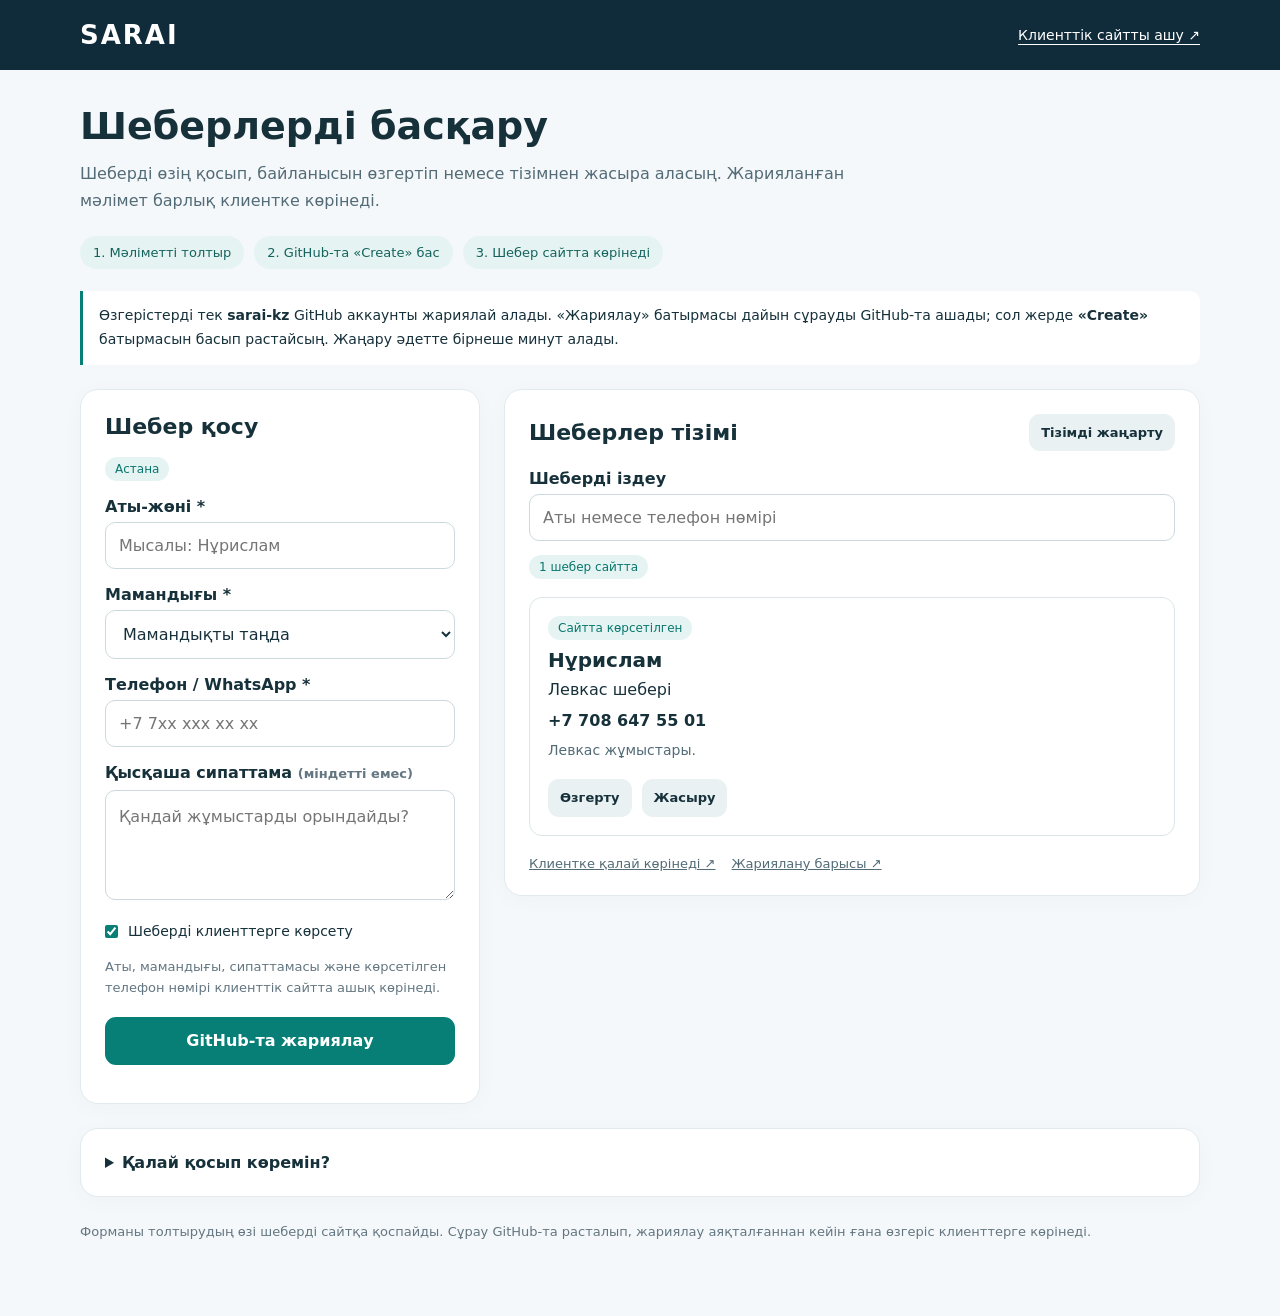
==== admin.html @ 07d5e7e3 "Add owner-managed master directory and admin page Replace the fixed master card with a shared JSON d" ====
<!doctype html>
<html lang="kk">
<head>
<meta charset="utf-8"><meta name="viewport" content="width=device-width,initial-scale=1"><meta name="theme-color" content="#102b39"><meta name="robots" content="noindex,nofollow">
<title>Шеберлерді басқару — SARAI</title>
<style>
:root{font-family:system-ui,-apple-system,Arial,sans-serif;color:#17313b;background:#f5f8fa;--ink:#102b39;--teal:#087f76;--gold:#ffca69}*{box-sizing:border-box}body{margin:0}button,input,select,textarea{font:inherit}a{color:inherit}button,a{-webkit-tap-highlight-color:transparent}[hidden]{display:none!important}:focus-visible{outline:3px solid #d58a12;outline-offset:4px}header{background:var(--ink);color:white;padding:20px max(20px,calc((100vw - 1120px)/2));display:flex;align-items:center;justify-content:space-between;gap:20px}.brand{text-decoration:none;font-size:26px;letter-spacing:2px;font-weight:800}.back{font-size:14px;text-underline-offset:4px}.wrap{max-width:1160px;margin:auto;padding:34px 20px 60px}.intro h1{font-size:clamp(28px,5vw,38px);margin:0 0 12px}.intro p{max-width:780px;line-height:1.7;color:#526b76;margin:0}.steps{display:flex;flex-wrap:wrap;gap:10px;margin:22px 0}.steps span{background:#e5f4f2;color:#14625d;border-radius:30px;padding:9px 13px;font-size:13px}.owner-note{border-left:3px solid var(--teal);padding:13px 16px;border-radius:0 10px 10px 0;background:white;font-size:14px;line-height:1.7;margin:0 0 24px}.layout{display:grid;grid-template-columns:400px 1fr;gap:24px;align-items:start}.card{background:white;border:1px solid #e1eaed;border-radius:18px;padding:24px;box-shadow:0 4px 24px #17313b07}.card h2{font-size:22px;margin:0 0 18px}.muted{color:#637681;font-size:13px;line-height:1.65}.pill{display:inline-block;background:#e5f4f2;color:#08766c;border-radius:30px;padding:5px 10px;font-size:12px}.pill.hidden{background:#edf0f2;color:#637681}label{display:block;font-weight:650;margin:16px 0 6px}input,select,textarea{width:100%;padding:13px;border:1px solid #cbd9de;border-radius:10px;background:white;color:#17313b}textarea{min-height:110px;resize:vertical;line-height:1.6}input[type=checkbox]{width:auto;margin:0 10px 0 0;accent-color:var(--teal)}.check{display:flex;align-items:flex-start;line-height:1.6;font-size:14px;font-weight:500}.check input{margin-top:5px}.actions{display:flex;flex-wrap:wrap;gap:10px;margin-top:18px}.btn{display:inline-block;border:0;border-radius:11px;background:var(--gold);color:#17313b;padding:12px 17px;font-weight:700;text-decoration:none;text-align:center;cursor:pointer;line-height:1.5}.btn.alt{background:#eaf1f3}.btn.primary{background:var(--teal);color:white}.btn.small{font-size:13px;padding:9px 12px}.btn:disabled{opacity:.5;cursor:not-allowed}.form-actions .btn{width:100%}.status{font-size:14px;line-height:1.65;color:var(--teal);margin:14px 0 0;overflow-wrap:anywhere}.error{color:#a52b25}.confirmation{background:#e5f4f2;border-radius:12px;padding:16px;margin-top:18px}.confirmation p{line-height:1.7;margin:0 0 12px}.toolbar{display:flex;align-items:center;justify-content:space-between;gap:10px;flex-wrap:wrap;margin-bottom:18px}.toolbar h2{margin:0}.search{margin-bottom:14px}.search label{margin-top:0}.stats{display:flex;gap:8px;flex-wrap:wrap;margin:10px 0 18px}.list{display:grid;gap:12px}.master-row{border:1px solid #dce6e9;border-radius:13px;padding:18px;min-width:0}.master-row h3{margin:8px 0 5px;font-size:20px;overflow-wrap:anywhere}.master-row p{margin:5px 0;line-height:1.6;overflow-wrap:anywhere}.master-row .desc{white-space:pre-wrap;font-size:14px;color:#526b76}.master-row .phone{font-variant-numeric:tabular-nums;font-weight:650}.empty{text-align:center;padding:28px 10px;line-height:1.7;color:#637681}.list-loading{color:#637681;padding:18px 0}.small-links{display:flex;gap:16px;flex-wrap:wrap;margin-top:20px;font-size:13px;color:#526b76}.help{margin-top:24px}.help summary{font-weight:700;cursor:pointer}.help p{line-height:1.7;font-size:14px;color:#526b76}.note{font-size:13px;color:#637681;line-height:1.7;margin-top:24px}
@media(max-width:820px){.layout{grid-template-columns:1fr}.wrap{padding:26px 16px 50px}.card{padding:20px}header{padding:18px 16px}.steps{gap:6px}.steps span{padding:8px 10px;font-size:12px}}
</style>
</head>
<body>
<header><a class="brand" href="./">SARAI</a><a class="back" href="./#masters">Клиенттік сайтты ашу ↗</a></header>
<main class="wrap">
<div class="intro"><h1>Шеберлерді басқару</h1><p>Шеберді өзің қосып, байланысын өзгертіп немесе тізімнен жасыра аласың. Жарияланған мәлімет барлық клиентке көрінеді.</p></div>
<div class="steps" aria-label="Жариялау қадамдары"><span>1. Мәліметті толтыр</span><span>2. GitHub-та «Create» бас</span><span>3. Шебер сайтта көрінеді</span></div>
<p class="owner-note">Өзгерістерді тек <strong>sarai-kz</strong> GitHub аккаунты жариялай алады. «Жариялау» батырмасы дайын сұрауды GitHub-та ашады; сол жерде <strong>«Create»</strong> батырмасын басып растайсың. Жаңару әдетте бірнеше минут алады.</p>
<div class="layout">
<section class="card" aria-labelledby="editorTitle">
<h2 id="editorTitle">Шебер қосу</h2>
<form id="masterEditor">
<span class="pill">Астана</span>
<label for="editorName">Аты-жөні *</label><input id="editorName" required minlength="2" maxlength="60" autocomplete="name" placeholder="Мысалы: Нұрислам">
<label for="editorTrade">Мамандығы *</label><select id="editorTrade" required><option value="" disabled selected>Мамандықты таңда</option></select>
<label for="editorPhone">Телефон / WhatsApp *</label><input id="editorPhone" type="tel" inputmode="tel" required maxlength="30" autocomplete="tel" placeholder="+7 7xx xxx xx xx">
<label for="editorDescription">Қысқаша сипаттама <span class="muted">(міндетті емес)</span></label><textarea id="editorDescription" maxlength="240" placeholder="Қандай жұмыстарды орындайды?"></textarea>
<label class="check"><input type="checkbox" id="editorActive" checked><span>Шеберді клиенттерге көрсету</span></label>
<p class="muted">Аты, мамандығы, сипаттамасы және көрсетілген телефон нөмірі клиенттік сайтта ашық көрінеді.</p>
<div class="actions form-actions"><button class="btn primary" type="submit" id="publishMaster" disabled>GitHub-та жариялау</button><button class="btn alt" type="button" id="cancelMasterEdit" hidden>Өзгертуден бас тарту</button></div>
<p class="status error" id="editorError" role="alert" hidden></p>
</form>
<div class="confirmation" id="masterConfirmation" hidden><p id="confirmationText">GitHub-та сұрауды «Create» батырмасымен раста. Содан кейін осы бетке орал.</p><a class="btn" id="confirmMasterLink" target="_blank" rel="noopener noreferrer">GitHub-та растауды ашу</a></div>
<p class="status" id="publishStatus" role="status" aria-live="polite"></p>
</section>
<section class="card" aria-labelledby="listTitle">
<div class="toolbar"><h2 id="listTitle">Шеберлер тізімі</h2><button class="btn alt small" id="reloadMasterList" type="button">Тізімді жаңарту</button></div>
<div class="search"><label for="adminMasterSearch">Шеберді іздеу</label><input type="search" id="adminMasterSearch" placeholder="Аты немесе телефон нөмірі" autocomplete="off"></div>
<div class="stats"><span class="pill" id="activeMasterTotal">Жүктелуде…</span><span class="pill hidden" id="hiddenMasterTotal" hidden></span></div>
<p class="list-loading" id="adminLoading">Шеберлер жүктелуде…</p>
<p class="status error" id="adminLoadError" role="alert" hidden>Тізімді жүктеу мүмкін болмады. Интернетті тексеріп, «Тізімді жаңарту» батырмасын бас.</p>
<div class="list" id="adminMasterList" aria-busy="true"></div>
<p class="empty" id="adminEmpty" hidden>Шебер табылмады.</p>
<div class="small-links"><a href="./#masters" target="_blank" rel="noopener noreferrer">Клиентке қалай көрінеді ↗</a><a href="https://github.com/sarai-kz/sarai/actions" target="_blank" rel="noopener noreferrer">Жариялану барысы ↗</a></div>
</section>
</div>
<details class="card help"><summary>Қалай қосып көремін?</summary><p>Формаға WhatsApp-қа келген шебердің атын, мамандығын және телефонын енгіз. «GitHub-та жариялау» батырмасын бас. Ашылған GitHub бетінде sarai-kz аккаунтына кіріп, «Create» батырмасын бас. Осы бетке қайтып келіп, тізімнің жаңарғанын күт немесе «Тізімді жаңарту» батырмасын бас.</p><p>Мәліметін түзету үшін карточкадағы «Өзгерту» батырмасын бас. «Жасыру» шеберді клиенттер тізімінен алып тастайды; кейін «Қайта көрсету» арқылы қайтара аласың.</p></details>
<p class="note">Форманы толтырудың өзі шеберді сайтқа қоспайды. Сұрау GitHub-та расталып, жариялау аяқталғаннан кейін ғана өзгеріс клиенттерге көрінеді.</p>
</main>
<script src="./master-model.js?v=1"></script><script src="./admin.js?v=1"></script>
</body></html>
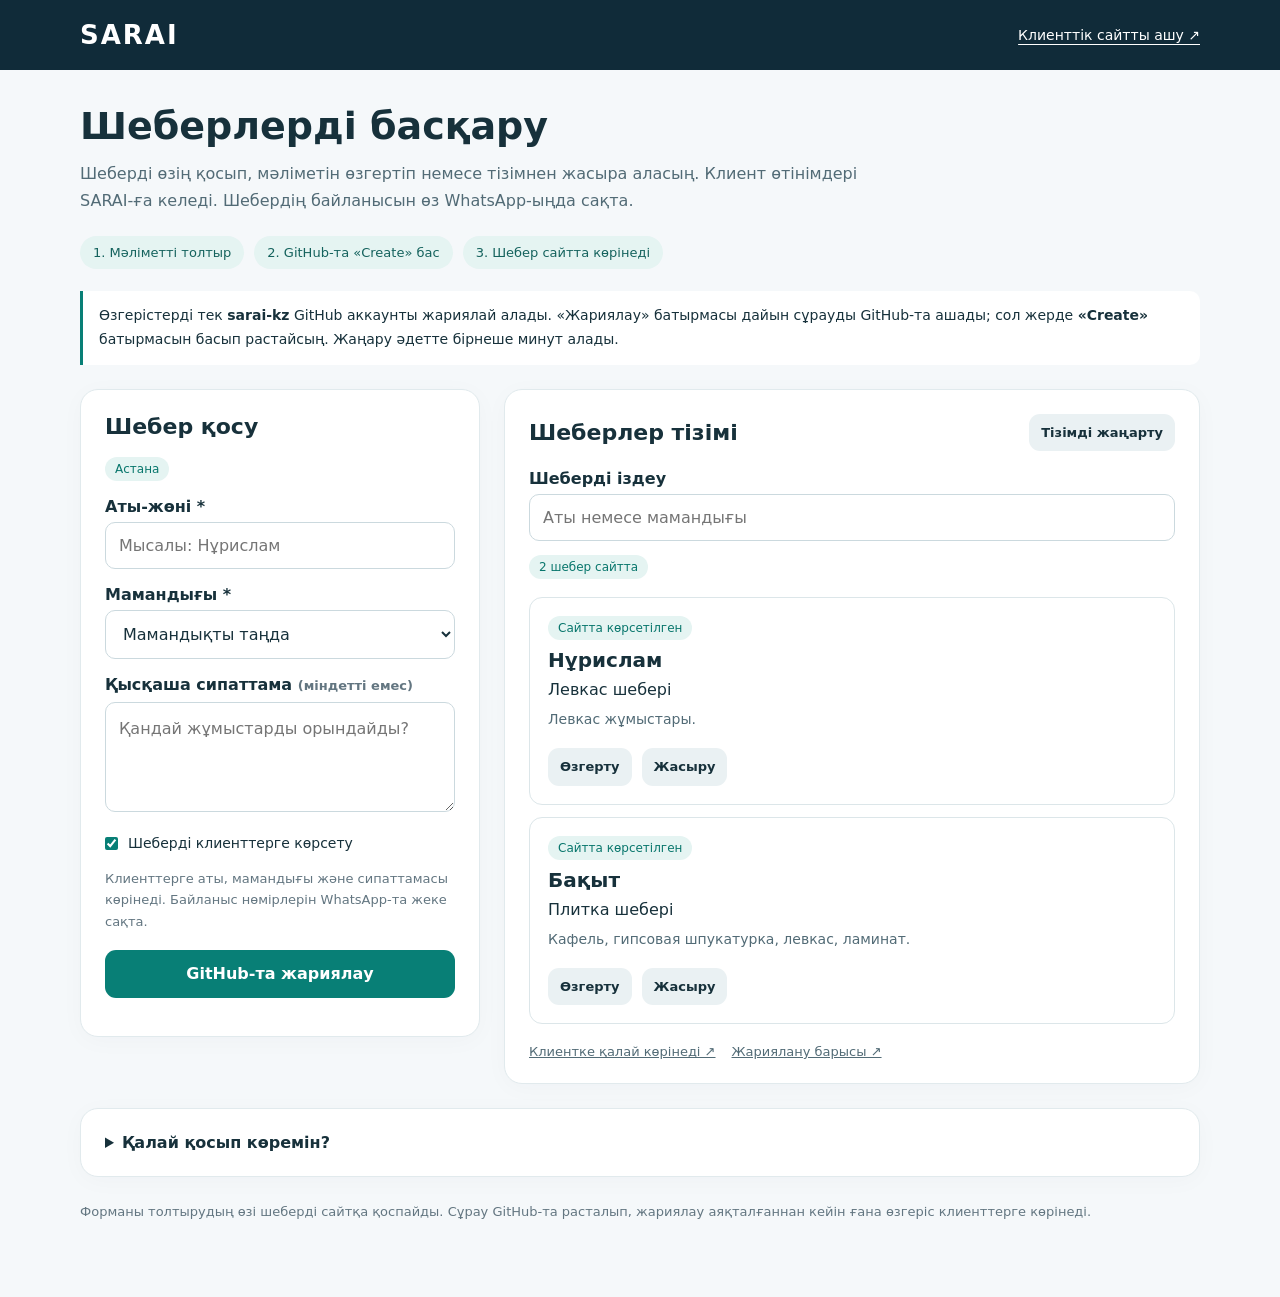
==== commit c52f437e: "Route all customer requests through SARAI Remove direct craftsman phone and WhatsApp links so custom" ====
--- a/admin.html
+++ b/admin.html
@@ -11,7 +11,7 @@
 <body>
 <header><a class="brand" href="./">SARAI</a><a class="back" href="./#masters">Клиенттік сайтты ашу ↗</a></header>
 <main class="wrap">
-<div class="intro"><h1>Шеберлерді басқару</h1><p>Шеберді өзің қосып, байланысын өзгертіп немесе тізімнен жасыра аласың. Жарияланған мәлімет барлық клиентке көрінеді.</p></div>
+<div class="intro"><h1>Шеберлерді басқару</h1><p>Шеберді өзің қосып, мәліметін өзгертіп немесе тізімнен жасыра аласың. Клиент өтінімдері SARAI-ға келеді. Шебердің байланысын өз WhatsApp-ыңда сақта.</p></div>
 <div class="steps" aria-label="Жариялау қадамдары"><span>1. Мәліметті толтыр</span><span>2. GitHub-та «Create» бас</span><span>3. Шебер сайтта көрінеді</span></div>
 <p class="owner-note">Өзгерістерді тек <strong>sarai-kz</strong> GitHub аккаунты жариялай алады. «Жариялау» батырмасы дайын сұрауды GitHub-та ашады; сол жерде <strong>«Create»</strong> батырмасын басып растайсың. Жаңару әдетте бірнеше минут алады.</p>
 <div class="layout">
@@ -21,10 +21,9 @@
 <span class="pill">Астана</span>
 <label for="editorName">Аты-жөні *</label><input id="editorName" required minlength="2" maxlength="60" autocomplete="name" placeholder="Мысалы: Нұрислам">
 <label for="editorTrade">Мамандығы *</label><select id="editorTrade" required><option value="" disabled selected>Мамандықты таңда</option></select>
-<label for="editorPhone">Телефон / WhatsApp *</label><input id="editorPhone" type="tel" inputmode="tel" required maxlength="30" autocomplete="tel" placeholder="+7 7xx xxx xx xx">
 <label for="editorDescription">Қысқаша сипаттама <span class="muted">(міндетті емес)</span></label><textarea id="editorDescription" maxlength="240" placeholder="Қандай жұмыстарды орындайды?"></textarea>
 <label class="check"><input type="checkbox" id="editorActive" checked><span>Шеберді клиенттерге көрсету</span></label>
-<p class="muted">Аты, мамандығы, сипаттамасы және көрсетілген телефон нөмірі клиенттік сайтта ашық көрінеді.</p>
+<p class="muted">Клиенттерге аты, мамандығы және сипаттамасы көрінеді. Байланыс нөмірлерін WhatsApp-та жеке сақта.</p>
 <div class="actions form-actions"><button class="btn primary" type="submit" id="publishMaster" disabled>GitHub-та жариялау</button><button class="btn alt" type="button" id="cancelMasterEdit" hidden>Өзгертуден бас тарту</button></div>
 <p class="status error" id="editorError" role="alert" hidden></p>
 </form>
@@ -33,7 +32,7 @@
 </section>
 <section class="card" aria-labelledby="listTitle">
 <div class="toolbar"><h2 id="listTitle">Шеберлер тізімі</h2><button class="btn alt small" id="reloadMasterList" type="button">Тізімді жаңарту</button></div>
-<div class="search"><label for="adminMasterSearch">Шеберді іздеу</label><input type="search" id="adminMasterSearch" placeholder="Аты немесе телефон нөмірі" autocomplete="off"></div>
+<div class="search"><label for="adminMasterSearch">Шеберді іздеу</label><input type="search" id="adminMasterSearch" placeholder="Аты немесе мамандығы" autocomplete="off"></div>
 <div class="stats"><span class="pill" id="activeMasterTotal">Жүктелуде…</span><span class="pill hidden" id="hiddenMasterTotal" hidden></span></div>
 <p class="list-loading" id="adminLoading">Шеберлер жүктелуде…</p>
 <p class="status error" id="adminLoadError" role="alert" hidden>Тізімді жүктеу мүмкін болмады. Интернетті тексеріп, «Тізімді жаңарту» батырмасын бас.</p>
@@ -42,8 +41,9 @@
 <div class="small-links"><a href="./#masters" target="_blank" rel="noopener noreferrer">Клиентке қалай көрінеді ↗</a><a href="https://github.com/sarai-kz/sarai/actions" target="_blank" rel="noopener noreferrer">Жариялану барысы ↗</a></div>
 </section>
 </div>
-<details class="card help"><summary>Қалай қосып көремін?</summary><p>Формаға WhatsApp-қа келген шебердің атын, мамандығын және телефонын енгіз. «GitHub-та жариялау» батырмасын бас. Ашылған GitHub бетінде sarai-kz аккаунтына кіріп, «Create» батырмасын бас. Осы бетке қайтып келіп, тізімнің жаңарғанын күт немесе «Тізімді жаңарту» батырмасын бас.</p><p>Мәліметін түзету үшін карточкадағы «Өзгерту» батырмасын бас. «Жасыру» шеберді клиенттер тізімінен алып тастайды; кейін «Қайта көрсету» арқылы қайтара аласың.</p></details>
+<details class="card help"><summary>Қалай қосып көремін?</summary><p>Формаға WhatsApp-қа келген шебердің атын, мамандығын және жұмыс сипаттамасын енгіз. Байланыс нөмірін өз WhatsApp-ыңда сақта. «GitHub-та жариялау» батырмасын бас. Ашылған GitHub бетінде sarai-kz аккаунтына кіріп, «Create» батырмасын бас. Осы бетке қайтып келіп, тізімнің жаңарғанын күт немесе «Тізімді жаңарту» батырмасын бас.</p><p>Мәліметін түзету үшін карточкадағы «Өзгерту» батырмасын бас. «Жасыру» шеберді клиенттер тізімінен алып тастайды; кейін «Қайта көрсету» арқылы қайтара аласың.</p></details>
 <p class="note">Форманы толтырудың өзі шеберді сайтқа қоспайды. Сұрау GitHub-та расталып, жариялау аяқталғаннан кейін ғана өзгеріс клиенттерге көрінеді.</p>
 </main>
-<script src="./master-model.js?v=1"></script><script src="./admin.js?v=1"></script>
+<script src="./master-model.js?v=2"></script><script src="./admin.js?v=2"></script>
 </body></html>
+
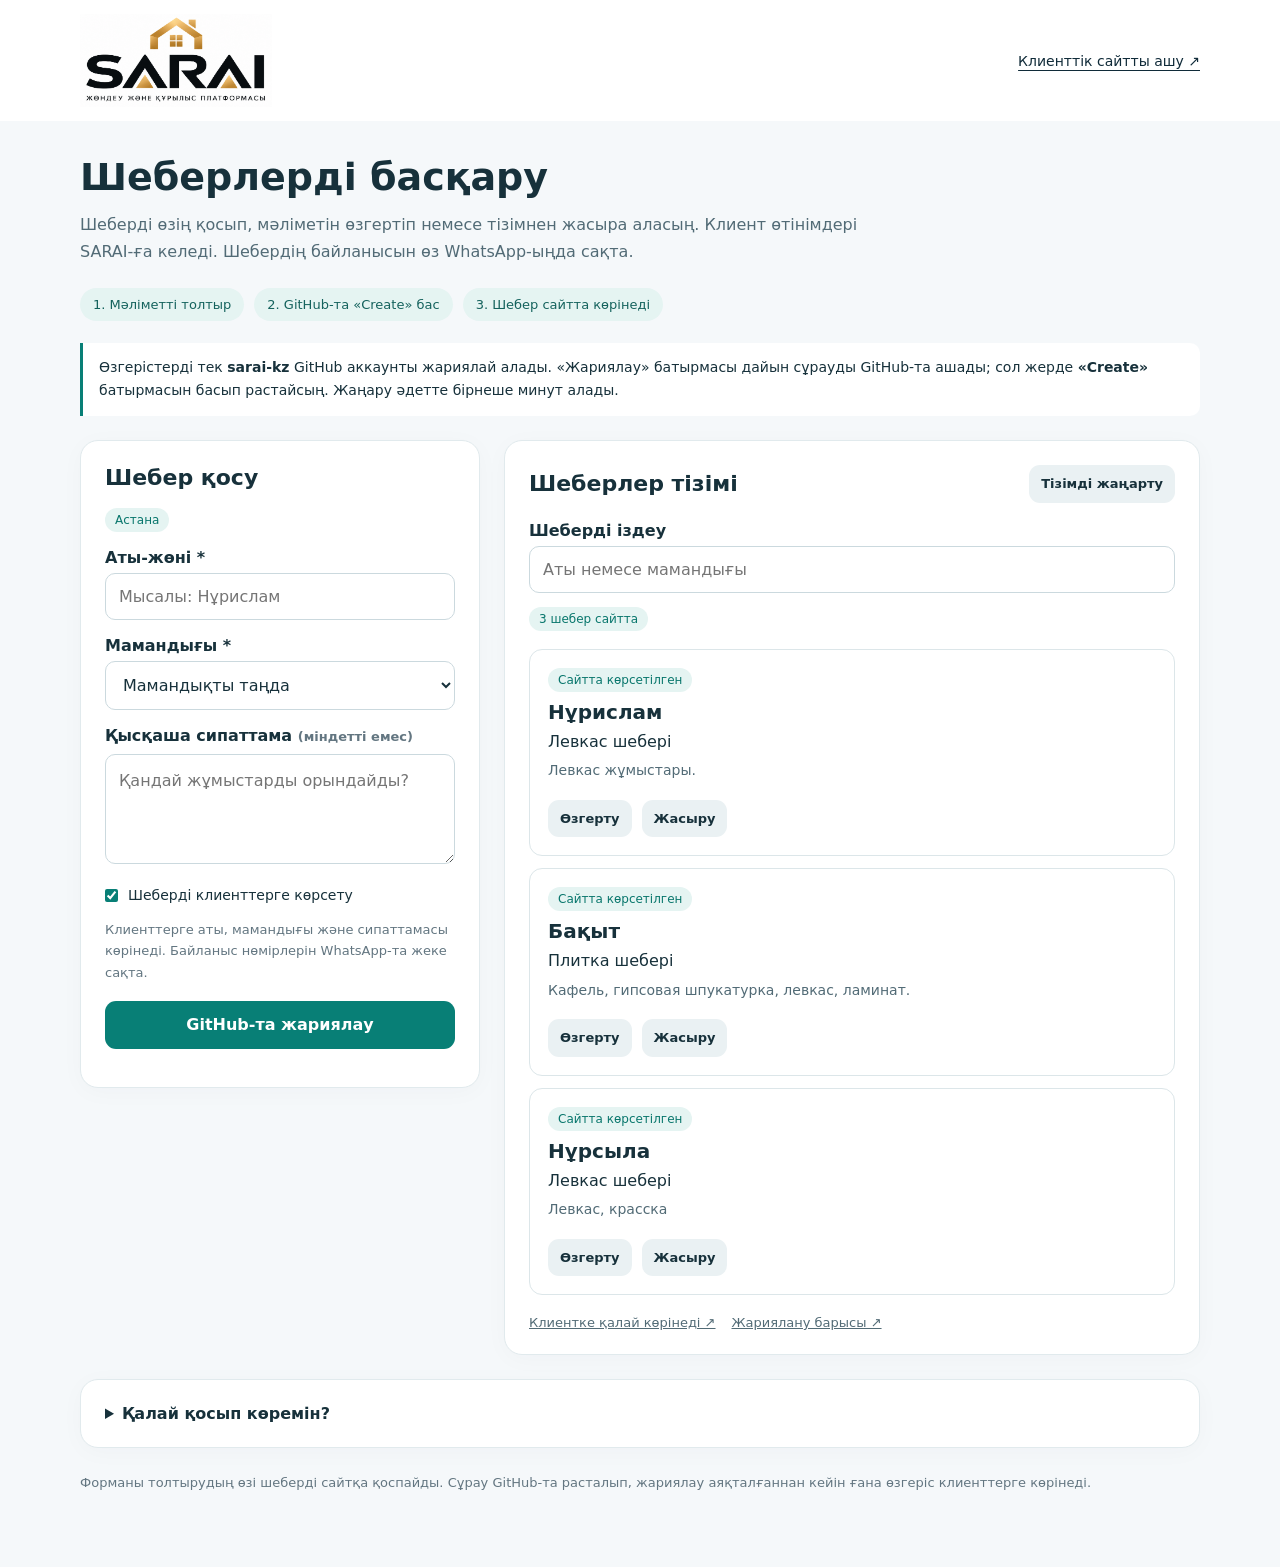
==== commit 07fe8448: "Restore the approved SARAI logo on the website Use the exact approved gold-house SARAI artwork on th" ====
--- a/admin.html
+++ b/admin.html
@@ -6,10 +6,11 @@
 <style>
 :root{font-family:system-ui,-apple-system,Arial,sans-serif;color:#17313b;background:#f5f8fa;--ink:#102b39;--teal:#087f76;--gold:#ffca69}*{box-sizing:border-box}body{margin:0}button,input,select,textarea{font:inherit}a{color:inherit}button,a{-webkit-tap-highlight-color:transparent}[hidden]{display:none!important}:focus-visible{outline:3px solid #d58a12;outline-offset:4px}header{background:var(--ink);color:white;padding:20px max(20px,calc((100vw - 1120px)/2));display:flex;align-items:center;justify-content:space-between;gap:20px}.brand{text-decoration:none;font-size:26px;letter-spacing:2px;font-weight:800}.back{font-size:14px;text-underline-offset:4px}.wrap{max-width:1160px;margin:auto;padding:34px 20px 60px}.intro h1{font-size:clamp(28px,5vw,38px);margin:0 0 12px}.intro p{max-width:780px;line-height:1.7;color:#526b76;margin:0}.steps{display:flex;flex-wrap:wrap;gap:10px;margin:22px 0}.steps span{background:#e5f4f2;color:#14625d;border-radius:30px;padding:9px 13px;font-size:13px}.owner-note{border-left:3px solid var(--teal);padding:13px 16px;border-radius:0 10px 10px 0;background:white;font-size:14px;line-height:1.7;margin:0 0 24px}.layout{display:grid;grid-template-columns:400px 1fr;gap:24px;align-items:start}.card{background:white;border:1px solid #e1eaed;border-radius:18px;padding:24px;box-shadow:0 4px 24px #17313b07}.card h2{font-size:22px;margin:0 0 18px}.muted{color:#637681;font-size:13px;line-height:1.65}.pill{display:inline-block;background:#e5f4f2;color:#08766c;border-radius:30px;padding:5px 10px;font-size:12px}.pill.hidden{background:#edf0f2;color:#637681}label{display:block;font-weight:650;margin:16px 0 6px}input,select,textarea{width:100%;padding:13px;border:1px solid #cbd9de;border-radius:10px;background:white;color:#17313b}textarea{min-height:110px;resize:vertical;line-height:1.6}input[type=checkbox]{width:auto;margin:0 10px 0 0;accent-color:var(--teal)}.check{display:flex;align-items:flex-start;line-height:1.6;font-size:14px;font-weight:500}.check input{margin-top:5px}.actions{display:flex;flex-wrap:wrap;gap:10px;margin-top:18px}.btn{display:inline-block;border:0;border-radius:11px;background:var(--gold);color:#17313b;padding:12px 17px;font-weight:700;text-decoration:none;text-align:center;cursor:pointer;line-height:1.5}.btn.alt{background:#eaf1f3}.btn.primary{background:var(--teal);color:white}.btn.small{font-size:13px;padding:9px 12px}.btn:disabled{opacity:.5;cursor:not-allowed}.form-actions .btn{width:100%}.status{font-size:14px;line-height:1.65;color:var(--teal);margin:14px 0 0;overflow-wrap:anywhere}.error{color:#a52b25}.confirmation{background:#e5f4f2;border-radius:12px;padding:16px;margin-top:18px}.confirmation p{line-height:1.7;margin:0 0 12px}.toolbar{display:flex;align-items:center;justify-content:space-between;gap:10px;flex-wrap:wrap;margin-bottom:18px}.toolbar h2{margin:0}.search{margin-bottom:14px}.search label{margin-top:0}.stats{display:flex;gap:8px;flex-wrap:wrap;margin:10px 0 18px}.list{display:grid;gap:12px}.master-row{border:1px solid #dce6e9;border-radius:13px;padding:18px;min-width:0}.master-row h3{margin:8px 0 5px;font-size:20px;overflow-wrap:anywhere}.master-row p{margin:5px 0;line-height:1.6;overflow-wrap:anywhere}.master-row .desc{white-space:pre-wrap;font-size:14px;color:#526b76}.master-row .phone{font-variant-numeric:tabular-nums;font-weight:650}.empty{text-align:center;padding:28px 10px;line-height:1.7;color:#637681}.list-loading{color:#637681;padding:18px 0}.small-links{display:flex;gap:16px;flex-wrap:wrap;margin-top:20px;font-size:13px;color:#526b76}.help{margin-top:24px}.help summary{font-weight:700;cursor:pointer}.help p{line-height:1.7;font-size:14px;color:#526b76}.note{font-size:13px;color:#637681;line-height:1.7;margin-top:24px}
 @media(max-width:820px){.layout{grid-template-columns:1fr}.wrap{padding:26px 16px 50px}.card{padding:20px}header{padding:18px 16px}.steps{gap:6px}.steps span{padding:8px 10px;font-size:12px}}
+header{background:white;color:var(--ink);padding-top:14px;padding-bottom:14px}.brand{display:block;width:192px;flex:none}.brand-logo{display:block;width:100%;height:auto;aspect-ratio:1340/650}@media(max-width:620px){.brand{width:120px}.back{max-width:150px;line-height:1.5}}
 </style>
 </head>
 <body>
-<header><a class="brand" href="./">SARAI</a><a class="back" href="./#masters">Клиенттік сайтты ашу ↗</a></header>
+<header><a class="brand" href="./" aria-label="SARAI басты бет"><svg class="brand-logo" viewBox="150 160 1340 650" width="192" height="93" aria-hidden="true" focusable="false"><image href="sarai-logo.png" width="1635" height="962"/></svg></a><a class="back" href="./#masters">Клиенттік сайтты ашу ↗</a></header>
 <main class="wrap">
 <div class="intro"><h1>Шеберлерді басқару</h1><p>Шеберді өзің қосып, мәліметін өзгертіп немесе тізімнен жасыра аласың. Клиент өтінімдері SARAI-ға келеді. Шебердің байланысын өз WhatsApp-ыңда сақта.</p></div>
 <div class="steps" aria-label="Жариялау қадамдары"><span>1. Мәліметті толтыр</span><span>2. GitHub-та «Create» бас</span><span>3. Шебер сайтта көрінеді</span></div>
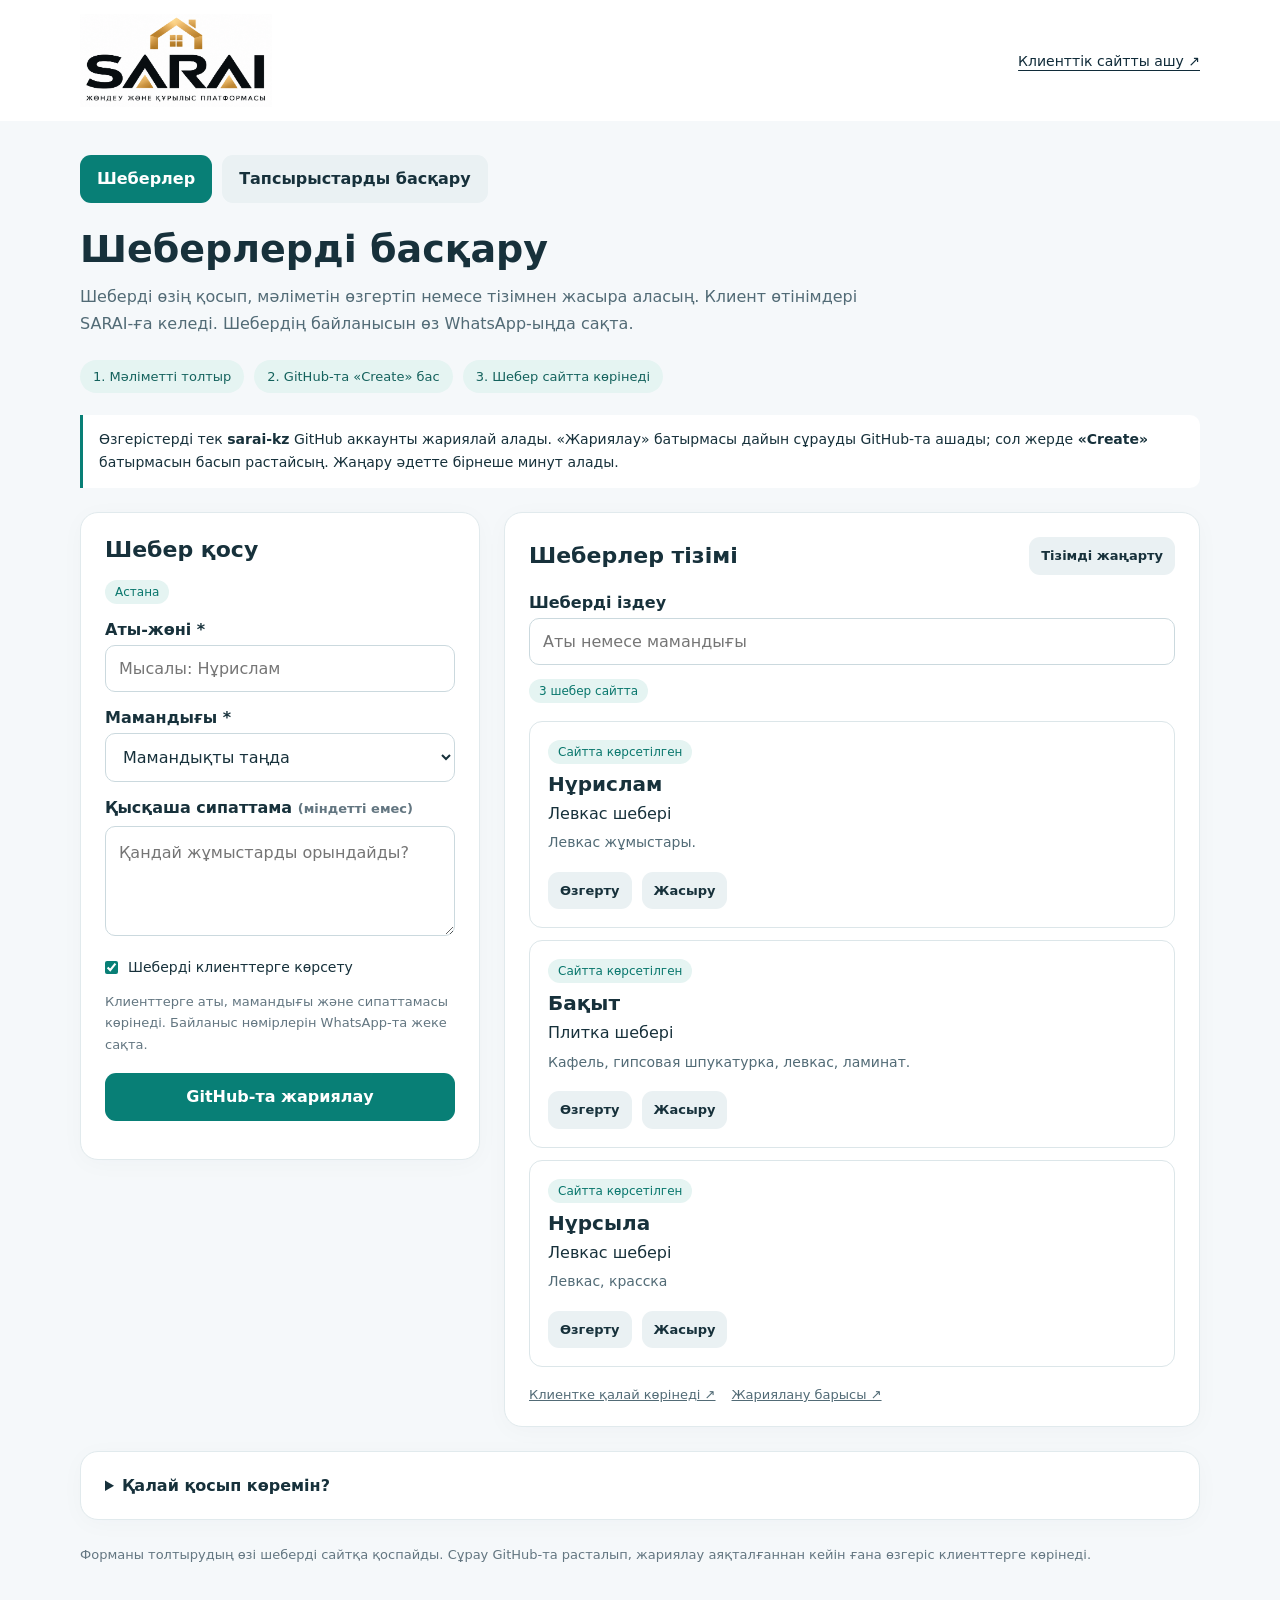
==== commit b0313b18: "Add owner job management and improve client and master workflows Add owner-confirmed job publication" ====
--- a/admin.html
+++ b/admin.html
@@ -11,7 +11,7 @@
 </head>
 <body>
 <header><a class="brand" href="./" aria-label="SARAI басты бет"><svg class="brand-logo" viewBox="150 160 1340 650" width="192" height="93" aria-hidden="true" focusable="false"><image href="sarai-logo.png" width="1635" height="962"/></svg></a><a class="back" href="./#masters">Клиенттік сайтты ашу ↗</a></header>
-<main class="wrap">
+<main class="wrap"><nav class="actions" aria-label="Басқару" style="margin:0 0 24px"><a class="btn primary" href="./admin.html" aria-current="page">Шеберлер</a><a class="btn alt" href="./admin-jobs.html">Тапсырыстарды басқару</a></nav>
 <div class="intro"><h1>Шеберлерді басқару</h1><p>Шеберді өзің қосып, мәліметін өзгертіп немесе тізімнен жасыра аласың. Клиент өтінімдері SARAI-ға келеді. Шебердің байланысын өз WhatsApp-ыңда сақта.</p></div>
 <div class="steps" aria-label="Жариялау қадамдары"><span>1. Мәліметті толтыр</span><span>2. GitHub-та «Create» бас</span><span>3. Шебер сайтта көрінеді</span></div>
 <p class="owner-note">Өзгерістерді тек <strong>sarai-kz</strong> GitHub аккаунты жариялай алады. «Жариялау» батырмасы дайын сұрауды GitHub-та ашады; сол жерде <strong>«Create»</strong> батырмасын басып растайсың. Жаңару әдетте бірнеше минут алады.</p>
@@ -45,6 +45,6 @@
 <details class="card help"><summary>Қалай қосып көремін?</summary><p>Формаға WhatsApp-қа келген шебердің атын, мамандығын және жұмыс сипаттамасын енгіз. Байланыс нөмірін өз WhatsApp-ыңда сақта. «GitHub-та жариялау» батырмасын бас. Ашылған GitHub бетінде sarai-kz аккаунтына кіріп, «Create» батырмасын бас. Осы бетке қайтып келіп, тізімнің жаңарғанын күт немесе «Тізімді жаңарту» батырмасын бас.</p><p>Мәліметін түзету үшін карточкадағы «Өзгерту» батырмасын бас. «Жасыру» шеберді клиенттер тізімінен алып тастайды; кейін «Қайта көрсету» арқылы қайтара аласың.</p></details>
 <p class="note">Форманы толтырудың өзі шеберді сайтқа қоспайды. Сұрау GitHub-та расталып, жариялау аяқталғаннан кейін ғана өзгеріс клиенттерге көрінеді.</p>
 </main>
-<script src="./master-model.js?v=2"></script><script src="./admin.js?v=2"></script>
+<script src="./master-model.js?v=3"></script><script src="./admin.js?v=2"></script>
 </body></html>
 
